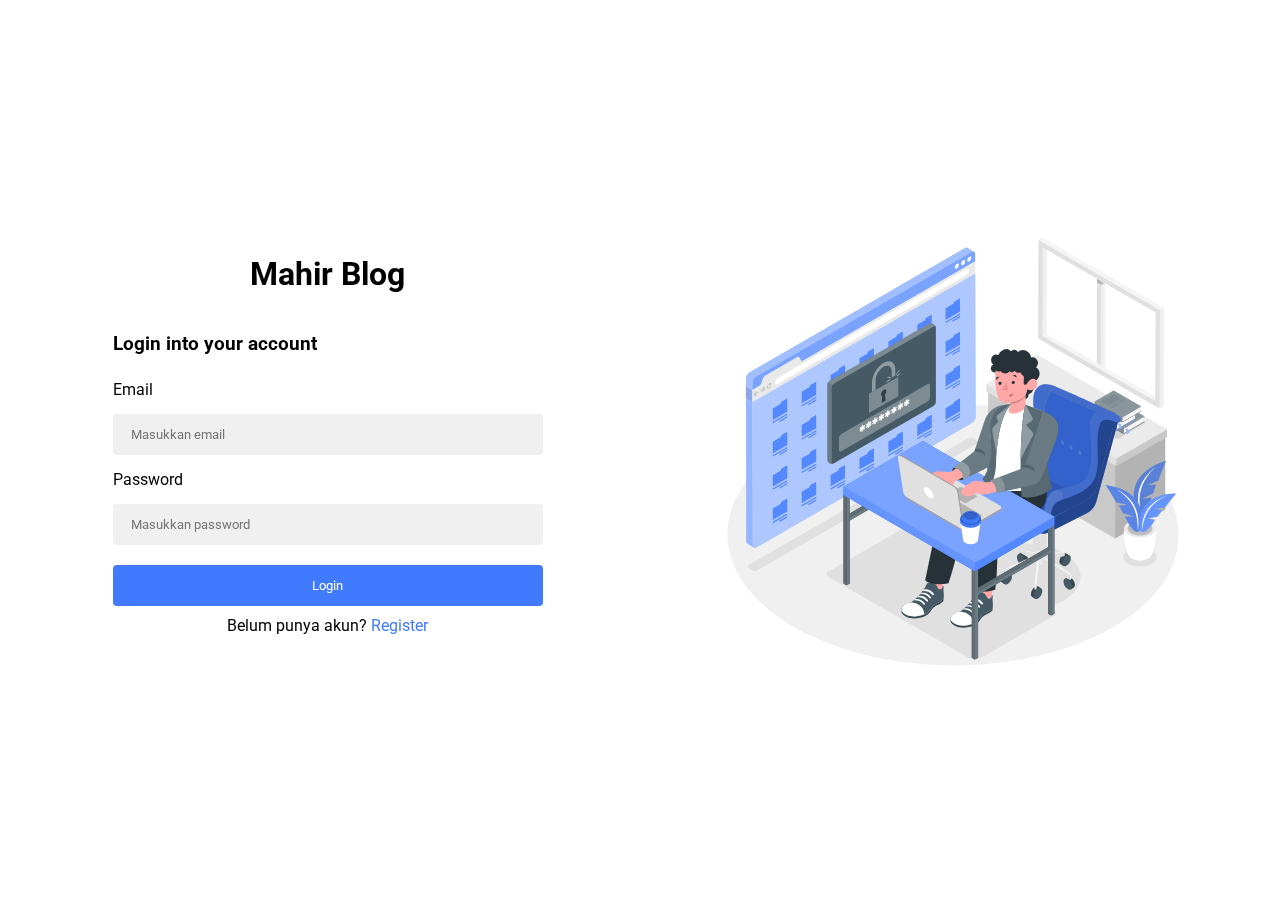
==== admin/dashboard.html @ 83cf48d6 "first commit" ====
<!DOCTYPE html>
<html lang="en">
  <head>
    <meta charset="UTF-8" />
    <meta name="viewport" content="width=device-width, initial-scale=1.0" />
    <title>Dashboard - Mahir Blog</title>
    <link rel="stylesheet" href="/styles/dashboard.css" />
  </head>
  <body>
    <div id="sidebar">
      <h2><a href="/index.html">Mahir Blog</a></h2>
      <a href="#">Beranda</a>
      <a href="/admin/tambah-artikel.html">Tulis Artikel</a>
      <a href="#">Pengaturan</a>
      <a href="#" class="btn-logout" onclick="logoutFunction()">Logout</a>
    </div>
    <div id="content">
      <div id="navbar">
        <div class="toggle-btn" onclick="toggleSidebar()">&#9776;</div>
        <div class="right">
          <input type="text" name="search" id="search" placeholder="Cari" />
          <button id="logout-btn" onclick="logoutFunction()">Logout</button>
        </div>
      </div>
      <div class="content-dashboard">
        <!-- konten dashboard -->
        <h1>Selamat datang di Dashboard</h1>
        <!-- Modal content -->
        <div class="modal" id="editModal">
          <div class="modal-content">
            <span class="close" onclick="closeModal()">&times;</span>
            <h1>Edit Artikel</h1>
            <form id="editForm">
              <label for="judul">Masukkan Judul</label>
              <input type="text" id="judul" name="judul" required />
              <label for="penulis">Penulis</label>
              <input type="text" id="penulis" name="penulis" required />
              <label for="tanggal">Tanggal</label>
              <input type="date" id="tanggal" name="tanggal" />
              <label for="tulisArtikel">Tulis Artikel</label>
              <textarea
                name="tulisArtikel"
                id="tulisArtikel"
                cols="30"
                rows="10"
              ></textarea>
              <input
                type="submit"
                onclick="saveEditedArtikels()"
                value="Update Artikel"
              />
            </form>
          </div>
        </div>
        <table id="artikelTable">
          <thead>
            <tr>
              <th>Judul</th>
              <th>Artikel</th>
              <th>Penulis</th>
              <th>Tanggal Terbit</th>
              <th>Actions</th>
            </tr>
          </thead>
        </table>
      </div>
    </div>
    <script>
      const editedIndex = -1;
      function closeModal() {
        modal.style.display = "none";
      }
      function toggleSidebar() {
        const sidebar = document.getElementById("sidebar");
        const content = document.getElementById("content");

        if (sidebar.style.width === "250px") {
          sidebar.style.width = "0px";
          sidebar.style.display = "none";
          content.style.marginLeft = "0px";
        } else {
          sidebar.style.width = "250px";
          sidebar.style.display = "block";
          content.style.marginLeft = "250px";
        }
      }

      function logoutFunction() {
        localStorage.removeItem("session");
        alert("Logged out successfully");
        window.location.href = "/auth/login.html";
      }

      document.addEventListener("DOMContentLoaded", () => {
        const sessionDatas = getSessionDatasFromLocalStorage();
        if (!sessionDatas) {
          window.location.href = "/auth/login.html";
          alert("Sesi Anda telah berakhir, silakan login kembali");
        }
      });

      function getSessionDatasFromLocalStorage() {
        let sessionJSON = localStorage.getItem("session");
        return sessionJSON ? JSON.parse(sessionJSON) : null;
      }

      document.addEventListener("DOMContentLoaded", () => {
        const artikelTable = document.getElementById("artikelTable");
        const userData = getArticlesFromLocalStorage();

        userData.forEach((article, index) => {
          const row = document.createElement("tr");

          row.innerHTML = `
      <td>${article.judul}</td>
      <td>${article.artikel}</td>
      <td>${article.penulis}</td>
      <td>${article.tanggal}</td>
      <td>
        <button onclick="buttonEdit(${index})">Edit</button>
        <button onclick="buttonHapus(${index})">Hapus</button>
      </td>
    `;
          artikelTable.appendChild(row);
        });
      });

      function buttonEdit(index) {
        const modal = document.getElementById("editModal");
        modal.style.display = "block";

        const artikels = getArticlesFromLocalStorage();
        let editedIndex = index;
        const editedArtikels = artikels[editedIndex];

        document.getElementById("judul").value = editedArtikels.judul;
        document.getElementById("penulis").value = editedArtikels.penulis;
        document.getElementById("tanggal").value = editedArtikels.tanggal;
        document.getElementById("tulisArtikel").value = editedArtikels.artikel;
      }

      function saveEditedArtikels() {
        const judulInput = document.getElementById("judul");
        const penulisInput = document.getElementById("penulis");
        const tanggalInput = document.getElementById("tanggal");
        const artikelInput = document.getElementById("tulisArtikel");

        const editedJudul = judulInput.value.trim();
        const editedPenulis = penulisInput.value.trim();
        const editedTanggal = tanggalInput.value.trim();
        const editedArtikel = artikelInput.value.trim();

        if (
          editedJudul !== "" ||
          editedPenulis !== "" ||
          editedTanggal !== "" ||
          editedArtikel !== ""
        ) {
          const artikels = getArticlesFromLocalStorage();

          artikels[editedIndex] = {
            judul: editedJudul,
            penulis: editedPenulis,
            tanggal: editedTanggal,
            artikel: editedArtikel,
          };

          saveArtikelsToLocalStorage(artikels);
          alert("Artikel berhasil diupdate");
          closeModal(); // Close modal after saving
        } else {
          alert("Inputan tidak boleh kosong");
        }
      }

      function buttonHapus(index) {
        const artikels = getArticlesFromLocalStorage();
        if (confirm("Apakah anda yakin ingin menghapus data ini?")) {
          artikels.splice(index, 1);
          alert("Data berhasil dihapus");
          saveArtikelsToLocalStorage(artikels); // Save updated articles after deletion
          window.location.reload(); // Reload the page
        } else {
          alert("Data tidak jadi dihapus");
        }
      }

      function closeModal() {
        const modal = document.getElementById("editModal");
        modal.style.display = "none";
      }

      function saveArtikelsToLocalStorage(arg) {
        localStorage.setItem("artikels", JSON.stringify(arg));
      }

      function getArticlesFromLocalStorage() {
        let articlesJSON = localStorage.getItem("artikels");
        return articlesJSON ? JSON.parse(articlesJSON) : [];
      }
    </script>
  </body>
</html>
---- styles/dashboard.css ----
@import url('https://fonts.googleapis.com/css2?family=Figtree:wght@400;500;600;700&family=Hedvig+Letters+Sans&family=Manrope:wght@400;500;600;700;800&family=Poppins:wght@500;600;700&family=Roboto:ital,wght@0,100;0,300;0,400;0,500;0,700;0,900;1,100;1,300;1,400;1,500;1,700;1,900&display=swap');

* {
    font-family: "Roboto", sans-serif;
    padding: 0;
    margin: 0;
    box-sizing: border-box;
}

:root {
    --primary: #407bff;
    --secondary: #2d6fff;
}

/* mobile responsive */

/* sidebar */
#sidebar {
    position: fixed;
    width: 250px;
    padding-top: 30px;
    display: none;
    height: 100%;
    background-color: var(--primary);
}

#sidebar h2 {
    color: white;
    text-align: center;
    padding: 20px 0px;
}

#sidebar a {
    display: flex;
    /* flex-direction: column; */
    text-decoration: none;
    padding: 10px;
    color: white;
}

#sidebar a:hover {
    background-color: var(--secondary);
}

/* content */

#content {
    margin-left: 0px;
    padding: 16px;
    height: 100%;
    overflow: hidden;
}

#navbar {
    background-color: var(--primary);
    border-radius: 4px;
    display: flex;
    justify-content: space-between;
    padding: 20px;
    overflow: hidden;
}

#navbar .right input, button {
    padding: 8px 13px;
    border-radius: 4px;
    border: none;
    display: none;
}

#navbar .right button {
   cursor: pointer;
}

.toggle-btn {
    background-color: white;
    border-radius: 4px;
    padding: 4px 8px;
    display: flex;
    justify-content: center;
    transform: scale(1.2);
}

.content-dashboard {
    margin-top: 20px;
}

/* Modal conten */
.modal {
    display: none;
    position: fixed;
    z-index: 1;
    width: 100%;
    left: 0;
    top: 0;
    overflow: auto;
    background-color: rgb(0, 0, 0);
    background-color: rgba(0, 0, 0, 0.4);
    padding-top: 40px;
}

.modal-content {
    border-radius: 4px;
    padding: 20px;
    background-color: #fefefe;
    width: 80%;
    margin: auto;
    border: 1px solid;
}

.close {
    float: right;
    color: #aaaaaa;
    font-size: 28px;
    font-weight: bold;
}

.close:hover .close:focus {
    color: #000;
    text-decoration: none;
    cursor: pointer;
}

form {
    display: flex;
    flex-direction: column;
    margin-top: 20px;
}

form input, textarea {
    padding: 8px 13px;
    border: none;
    width: 100%;
    border-radius: 4px;
    background-color: #eeeeee;
}

form input[type="submit"] {
    background-color: #407bff;
    color: white;
}

table {
    width: 100%;
    margin-top: 20px;
    overflow: auto;
}

th {
    background-color: #2d6fff;
    color: white;
    padding: 5px 7px;
}

td {
    padding: 5px 7px;
}

tr:hover td {
    background-color: rgb(229, 229, 229);
}

td:nth-child(5) {
    display: flex;
    justify-content: center;
    gap: 20px;
}



td button:nth-child(1) {
    background-color: rgb(70, 70, 253);
    color: white;
}

td button:nth-child(2) {
    background-color: rgb(255, 75, 75);
    color: white;
}

#sidebar h2 a {
    padding: 0;
    display: flex;
    justify-content: center;
    align-items: center;
}

/* desktop */
@media (min-width: 768px) {
    #sidebar {
        display: block;
    }

    #content {
        margin-left: 250px;
    }

    #navbar .right input, button {
        display: inline;
    }

    #sidebar .btn-logout {
        display: none;
    }
}
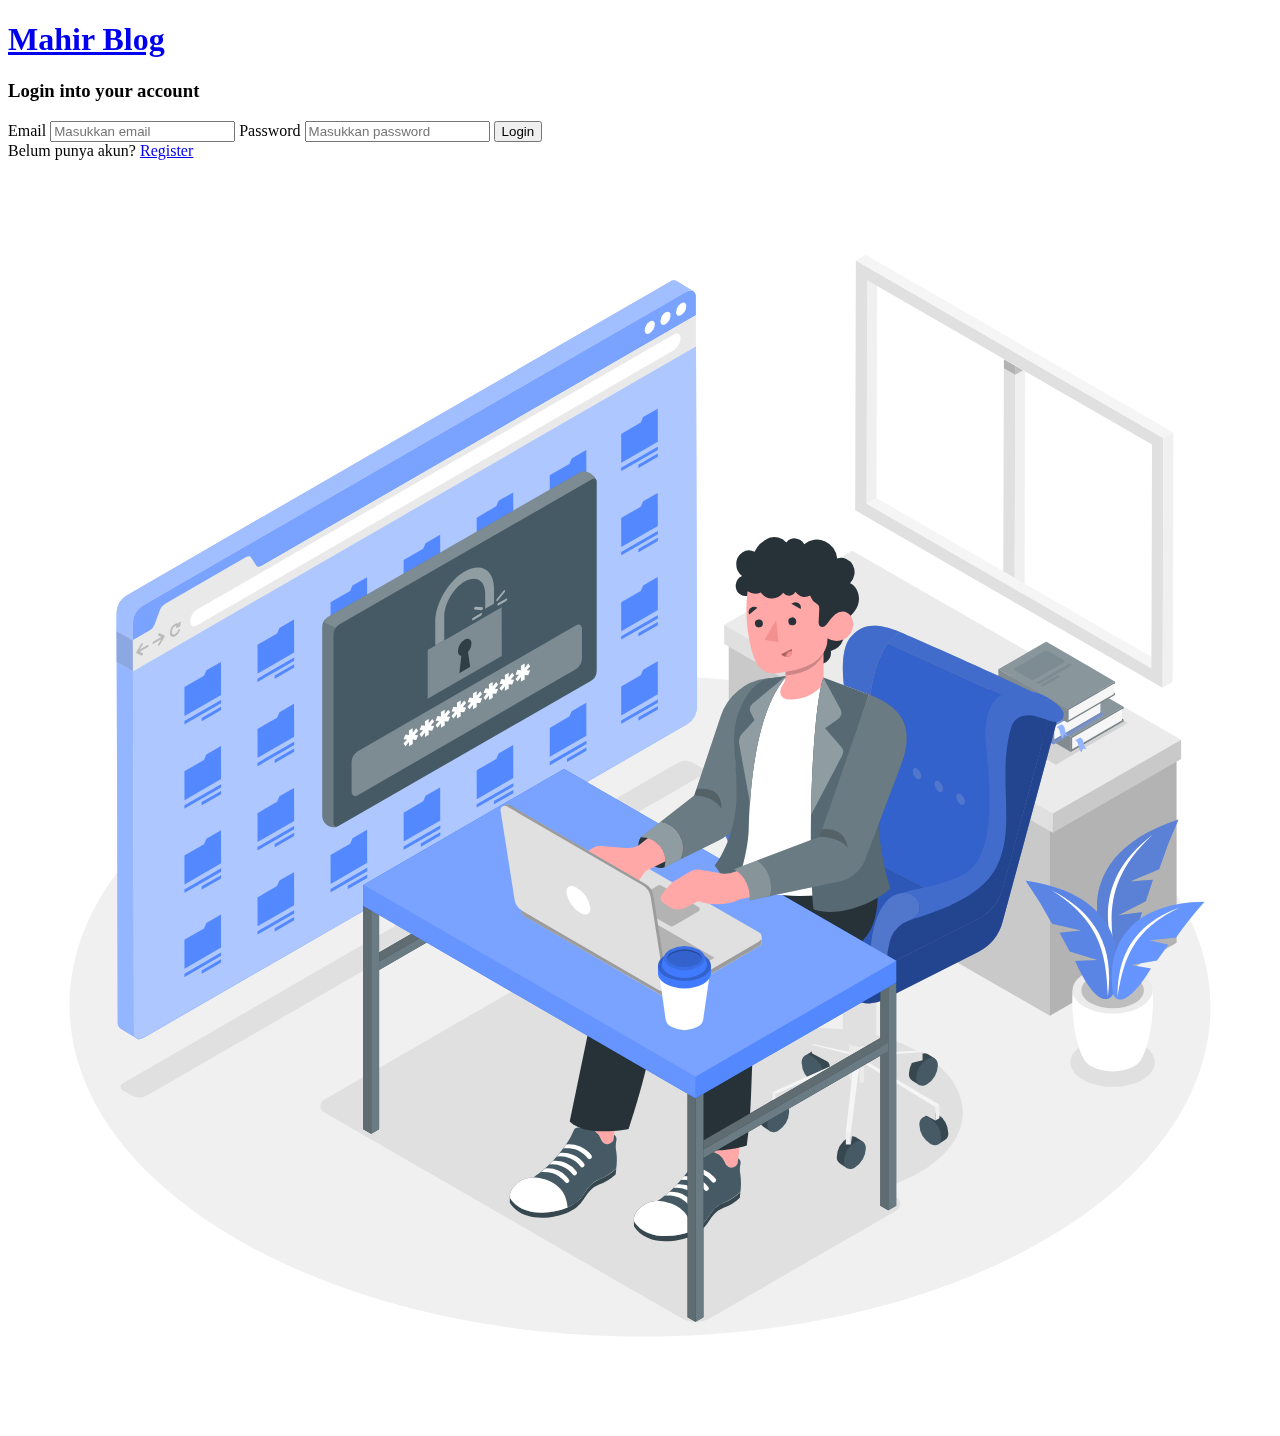
==== commit 2beaa655: "edit" ====
--- a/admin/dashboard.html
+++ b/admin/dashboard.html
@@ -4,13 +4,13 @@
     <meta charset="UTF-8" />
     <meta name="viewport" content="width=device-width, initial-scale=1.0" />
     <title>Dashboard - Mahir Blog</title>
-    <link rel="stylesheet" href="/styles/dashboard.css" />
+    <link rel="stylesheet" href="./styles/dashboard.css" />
   </head>
   <body>
     <div id="sidebar">
-      <h2><a href="/index.html">Mahir Blog</a></h2>
+      <h2><a href="./index.html">Mahir Blog</a></h2>
       <a href="#">Beranda</a>
-      <a href="/admin/tambah-artikel.html">Tulis Artikel</a>
+      <a href="./admin/tambah-artikel.html">Tulis Artikel</a>
       <a href="#">Pengaturan</a>
       <a href="#" class="btn-logout" onclick="logoutFunction()">Logout</a>
     </div>
@@ -88,13 +88,13 @@
       function logoutFunction() {
         localStorage.removeItem("session");
         alert("Logged out successfully");
-        window.location.href = "/auth/login.html";
+        window.location.href = "../auth/login.html";
       }
 
       document.addEventListener("DOMContentLoaded", () => {
         const sessionDatas = getSessionDatasFromLocalStorage();
         if (!sessionDatas) {
-          window.location.href = "/auth/login.html";
+          window.location.href = "../auth/login.html";
           alert("Sesi Anda telah berakhir, silakan login kembali");
         }
       });
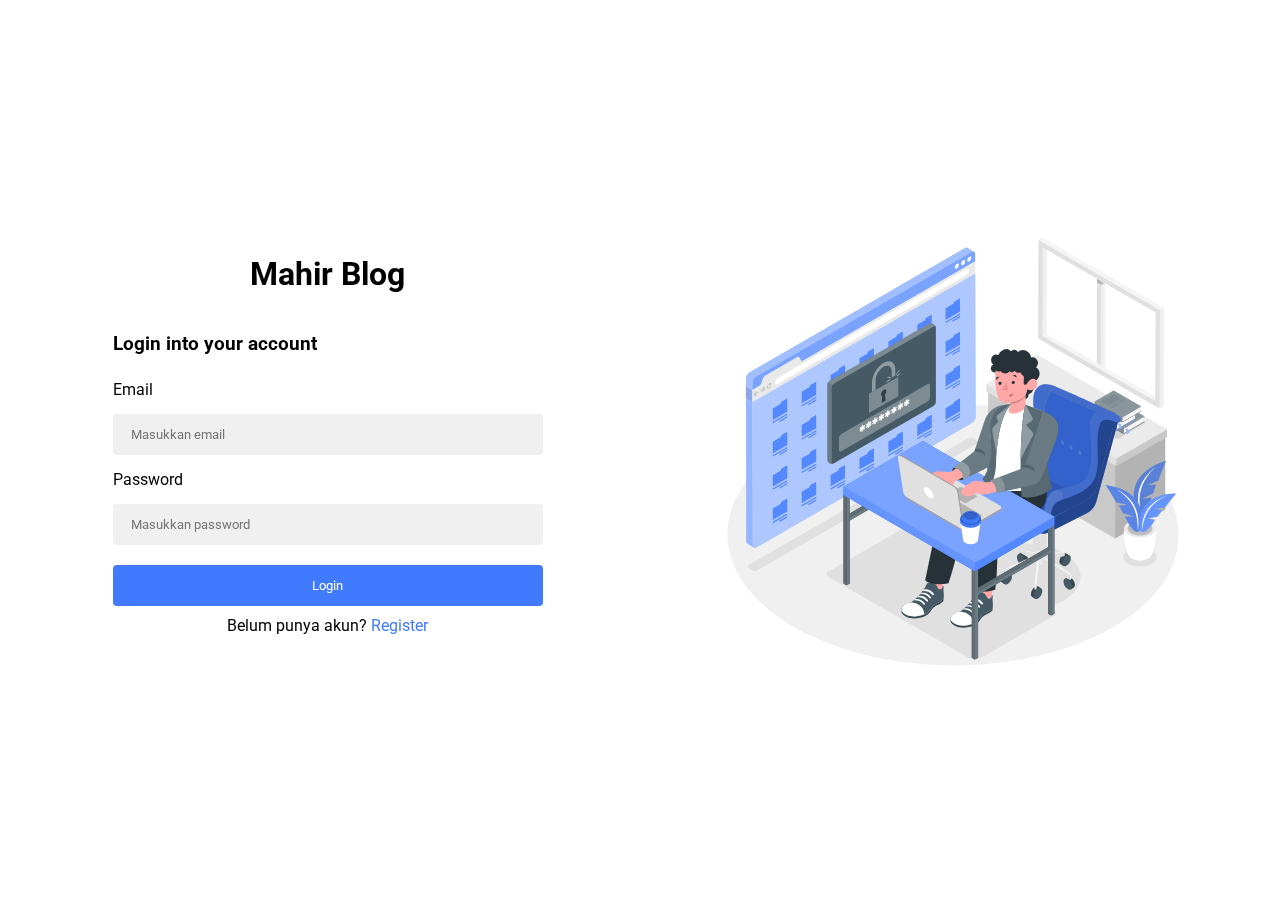
==== commit d523441a: "edit commit" ====
--- a/admin/dashboard.html
+++ b/admin/dashboard.html
@@ -4,13 +4,13 @@
     <meta charset="UTF-8" />
     <meta name="viewport" content="width=device-width, initial-scale=1.0" />
     <title>Dashboard - Mahir Blog</title>
-    <link rel="stylesheet" href="./styles/dashboard.css" />
+    <link rel="stylesheet" href="../styles/dashboard.css" />
   </head>
   <body>
     <div id="sidebar">
       <h2><a href="./index.html">Mahir Blog</a></h2>
       <a href="#">Beranda</a>
-      <a href="./admin/tambah-artikel.html">Tulis Artikel</a>
+      <a href="../admin/tambah-artikel.html">Tulis Artikel</a>
       <a href="#">Pengaturan</a>
       <a href="#" class="btn-logout" onclick="logoutFunction()">Logout</a>
     </div>
--- a/styles/dashboard.css
+++ b/styles/dashboard.css
@@ -0,0 +1,204 @@
+@import url('https://fonts.googleapis.com/css2?family=Figtree:wght@400;500;600;700&family=Hedvig+Letters+Sans&family=Manrope:wght@400;500;600;700;800&family=Poppins:wght@500;600;700&family=Roboto:ital,wght@0,100;0,300;0,400;0,500;0,700;0,900;1,100;1,300;1,400;1,500;1,700;1,900&display=swap');
+
+* {
+    font-family: "Roboto", sans-serif;
+    padding: 0;
+    margin: 0;
+    box-sizing: border-box;
+}
+
+:root {
+    --primary: #407bff;
+    --secondary: #2d6fff;
+}
+
+/* mobile responsive */
+
+/* sidebar */
+#sidebar {
+    position: fixed;
+    width: 250px;
+    padding-top: 30px;
+    display: none;
+    height: 100%;
+    background-color: var(--primary);
+}
+
+#sidebar h2 {
+    color: white;
+    text-align: center;
+    padding: 20px 0px;
+}
+
+#sidebar a {
+    display: flex;
+    /* flex-direction: column; */
+    text-decoration: none;
+    padding: 10px;
+    color: white;
+}
+
+#sidebar a:hover {
+    background-color: var(--secondary);
+}
+
+/* content */
+
+#content {
+    margin-left: 0px;
+    padding: 16px;
+    height: 100%;
+    overflow: hidden;
+}
+
+#navbar {
+    background-color: var(--primary);
+    border-radius: 4px;
+    display: flex;
+    justify-content: space-between;
+    padding: 20px;
+    overflow: hidden;
+}
+
+#navbar .right input, button {
+    padding: 8px 13px;
+    border-radius: 4px;
+    border: none;
+    display: none;
+}
+
+#navbar .right button {
+   cursor: pointer;
+}
+
+.toggle-btn {
+    background-color: white;
+    border-radius: 4px;
+    padding: 4px 8px;
+    display: flex;
+    justify-content: center;
+    transform: scale(1.2);
+}
+
+.content-dashboard {
+    margin-top: 20px;
+}
+
+/* Modal conten */
+.modal {
+    display: none;
+    position: fixed;
+    z-index: 1;
+    width: 100%;
+    left: 0;
+    top: 0;
+    overflow: auto;
+    background-color: rgb(0, 0, 0);
+    background-color: rgba(0, 0, 0, 0.4);
+    padding-top: 40px;
+}
+
+.modal-content {
+    border-radius: 4px;
+    padding: 20px;
+    background-color: #fefefe;
+    width: 80%;
+    margin: auto;
+    border: 1px solid;
+}
+
+.close {
+    float: right;
+    color: #aaaaaa;
+    font-size: 28px;
+    font-weight: bold;
+}
+
+.close:hover .close:focus {
+    color: #000;
+    text-decoration: none;
+    cursor: pointer;
+}
+
+form {
+    display: flex;
+    flex-direction: column;
+    margin-top: 20px;
+}
+
+form input, textarea {
+    padding: 8px 13px;
+    border: none;
+    width: 100%;
+    border-radius: 4px;
+    background-color: #eeeeee;
+}
+
+form input[type="submit"] {
+    background-color: #407bff;
+    color: white;
+}
+
+table {
+    width: 100%;
+    margin-top: 20px;
+    overflow: auto;
+}
+
+th {
+    background-color: #2d6fff;
+    color: white;
+    padding: 5px 7px;
+}
+
+td {
+    padding: 5px 7px;
+}
+
+tr:hover td {
+    background-color: rgb(229, 229, 229);
+}
+
+td:nth-child(5) {
+    display: flex;
+    justify-content: center;
+    gap: 20px;
+}
+
+
+
+td button:nth-child(1) {
+    background-color: rgb(70, 70, 253);
+    color: white;
+}
+
+td button:nth-child(2) {
+    background-color: rgb(255, 75, 75);
+    color: white;
+}
+
+#sidebar h2 a {
+    padding: 0;
+    display: flex;
+    justify-content: center;
+    align-items: center;
+}
+
+/* desktop */
+@media (min-width: 768px) {
+    #sidebar {
+        display: block;
+    }
+
+    #content {
+        margin-left: 250px;
+    }
+
+    #navbar .right input, button {
+        display: inline;
+    }
+
+    #sidebar .btn-logout {
+        display: none;
+    }
+}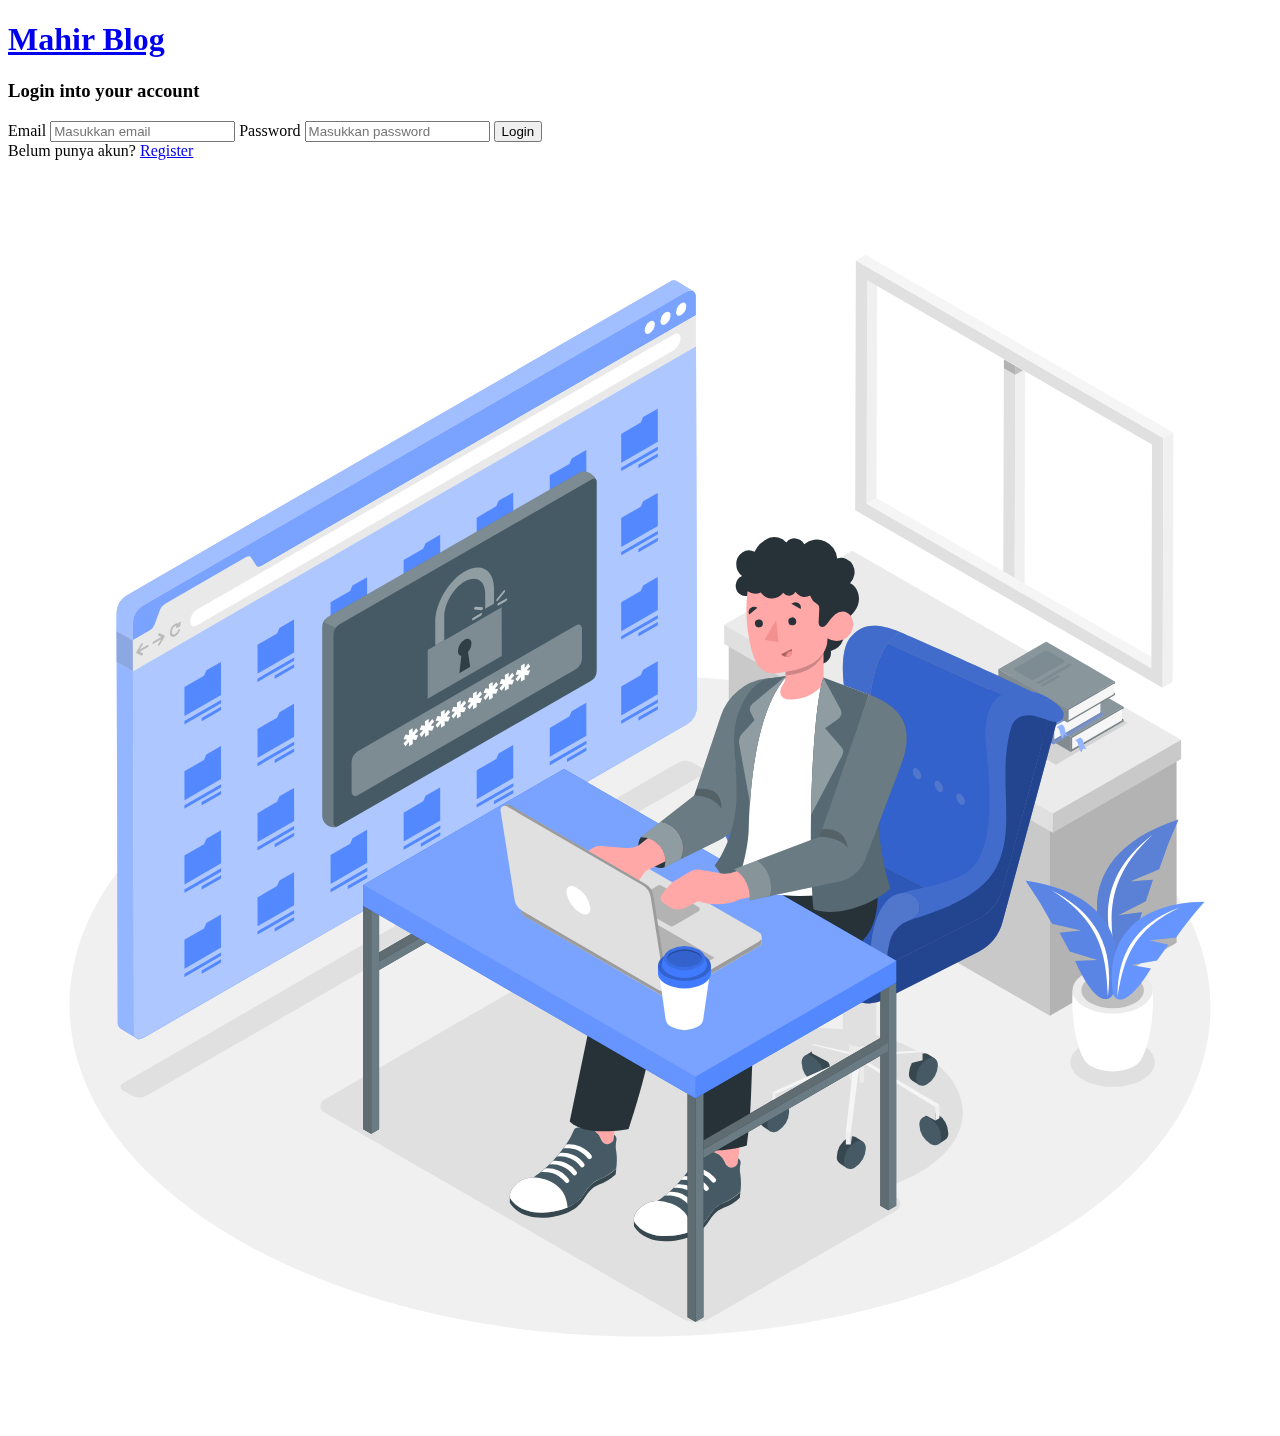
==== commit 013120f2: "edit" ====
--- a/admin/dashboard.html
+++ b/admin/dashboard.html
@@ -4,7 +4,7 @@
     <meta charset="UTF-8" />
     <meta name="viewport" content="width=device-width, initial-scale=1.0" />
     <title>Dashboard - Mahir Blog</title>
-    <link rel="stylesheet" href="../styles/dashboard.css" />
+    <link rel="stylesheet" href="./styles/dashboard.css" />
   </head>
   <body>
     <div id="sidebar">
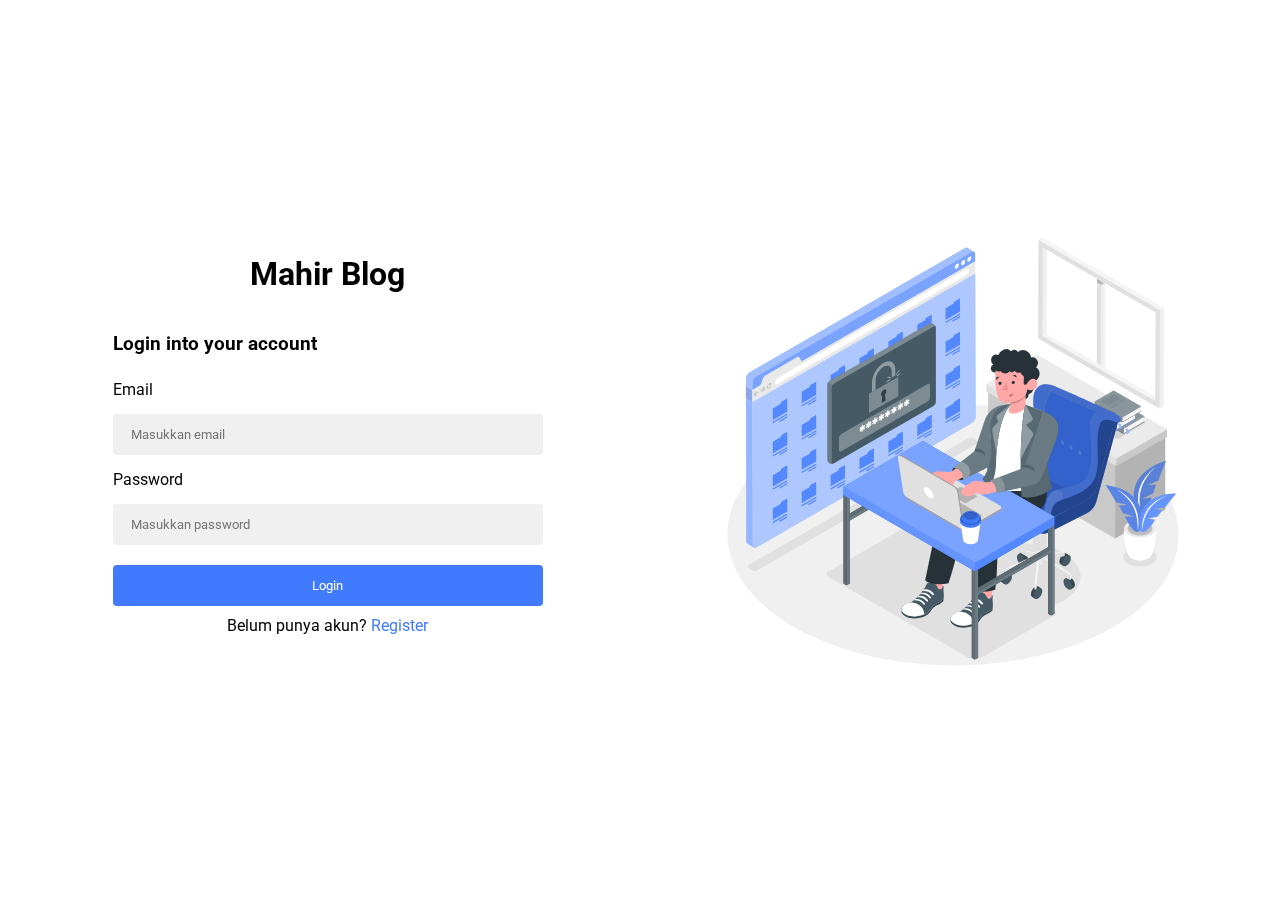
==== commit 786264e5: "edited dashboard" ====
--- a/admin/dashboard.html
+++ b/admin/dashboard.html
@@ -4,7 +4,7 @@
     <meta charset="UTF-8" />
     <meta name="viewport" content="width=device-width, initial-scale=1.0" />
     <title>Dashboard - Mahir Blog</title>
-    <link rel="stylesheet" href="./styles/dashboard.css" />
+    <link rel="stylesheet" href="../styles/dashboard.css" />
   </head>
   <body>
     <div id="sidebar">
--- a/styles/dashboard.css
+++ b/styles/dashboard.css
@@ -0,0 +1,204 @@
+@import url('https://fonts.googleapis.com/css2?family=Figtree:wght@400;500;600;700&family=Hedvig+Letters+Sans&family=Manrope:wght@400;500;600;700;800&family=Poppins:wght@500;600;700&family=Roboto:ital,wght@0,100;0,300;0,400;0,500;0,700;0,900;1,100;1,300;1,400;1,500;1,700;1,900&display=swap');
+
+* {
+    font-family: "Roboto", sans-serif;
+    padding: 0;
+    margin: 0;
+    box-sizing: border-box;
+}
+
+:root {
+    --primary: #407bff;
+    --secondary: #2d6fff;
+}
+
+/* mobile responsive */
+
+/* sidebar */
+#sidebar {
+    position: fixed;
+    width: 250px;
+    padding-top: 30px;
+    display: none;
+    height: 100%;
+    background-color: var(--primary);
+}
+
+#sidebar h2 {
+    color: white;
+    text-align: center;
+    padding: 20px 0px;
+}
+
+#sidebar a {
+    display: flex;
+    /* flex-direction: column; */
+    text-decoration: none;
+    padding: 10px;
+    color: white;
+}
+
+#sidebar a:hover {
+    background-color: var(--secondary);
+}
+
+/* content */
+
+#content {
+    margin-left: 0px;
+    padding: 16px;
+    height: 100%;
+    overflow: hidden;
+}
+
+#navbar {
+    background-color: var(--primary);
+    border-radius: 4px;
+    display: flex;
+    justify-content: space-between;
+    padding: 20px;
+    overflow: hidden;
+}
+
+#navbar .right input, button {
+    padding: 8px 13px;
+    border-radius: 4px;
+    border: none;
+    display: none;
+}
+
+#navbar .right button {
+   cursor: pointer;
+}
+
+.toggle-btn {
+    background-color: white;
+    border-radius: 4px;
+    padding: 4px 8px;
+    display: flex;
+    justify-content: center;
+    transform: scale(1.2);
+}
+
+.content-dashboard {
+    margin-top: 20px;
+}
+
+/* Modal conten */
+.modal {
+    display: none;
+    position: fixed;
+    z-index: 1;
+    width: 100%;
+    left: 0;
+    top: 0;
+    overflow: auto;
+    background-color: rgb(0, 0, 0);
+    background-color: rgba(0, 0, 0, 0.4);
+    padding-top: 40px;
+}
+
+.modal-content {
+    border-radius: 4px;
+    padding: 20px;
+    background-color: #fefefe;
+    width: 80%;
+    margin: auto;
+    border: 1px solid;
+}
+
+.close {
+    float: right;
+    color: #aaaaaa;
+    font-size: 28px;
+    font-weight: bold;
+}
+
+.close:hover .close:focus {
+    color: #000;
+    text-decoration: none;
+    cursor: pointer;
+}
+
+form {
+    display: flex;
+    flex-direction: column;
+    margin-top: 20px;
+}
+
+form input, textarea {
+    padding: 8px 13px;
+    border: none;
+    width: 100%;
+    border-radius: 4px;
+    background-color: #eeeeee;
+}
+
+form input[type="submit"] {
+    background-color: #407bff;
+    color: white;
+}
+
+table {
+    width: 100%;
+    margin-top: 20px;
+    overflow: auto;
+}
+
+th {
+    background-color: #2d6fff;
+    color: white;
+    padding: 5px 7px;
+}
+
+td {
+    padding: 5px 7px;
+}
+
+tr:hover td {
+    background-color: rgb(229, 229, 229);
+}
+
+td:nth-child(5) {
+    display: flex;
+    justify-content: center;
+    gap: 20px;
+}
+
+
+
+td button:nth-child(1) {
+    background-color: rgb(70, 70, 253);
+    color: white;
+}
+
+td button:nth-child(2) {
+    background-color: rgb(255, 75, 75);
+    color: white;
+}
+
+#sidebar h2 a {
+    padding: 0;
+    display: flex;
+    justify-content: center;
+    align-items: center;
+}
+
+/* desktop */
+@media (min-width: 768px) {
+    #sidebar {
+        display: block;
+    }
+
+    #content {
+        margin-left: 250px;
+    }
+
+    #navbar .right input, button {
+        display: inline;
+    }
+
+    #sidebar .btn-logout {
+        display: none;
+    }
+}